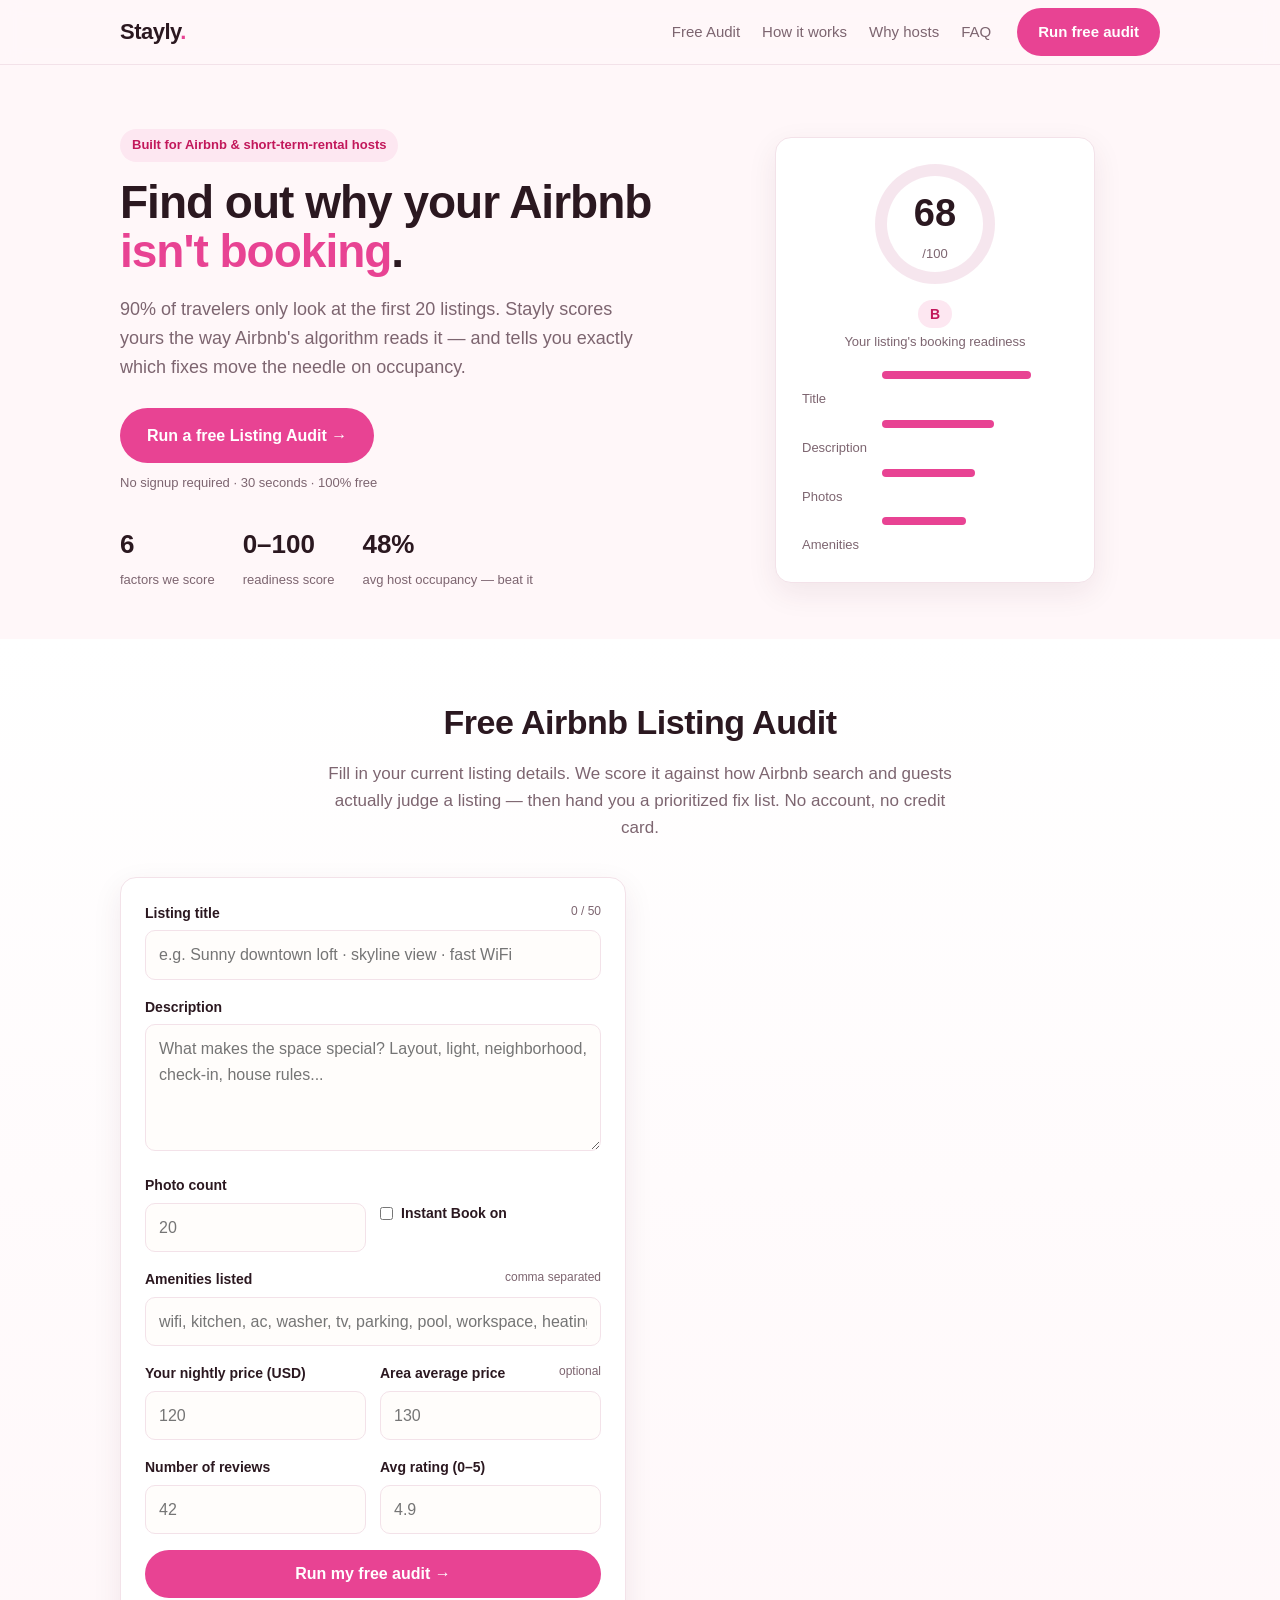
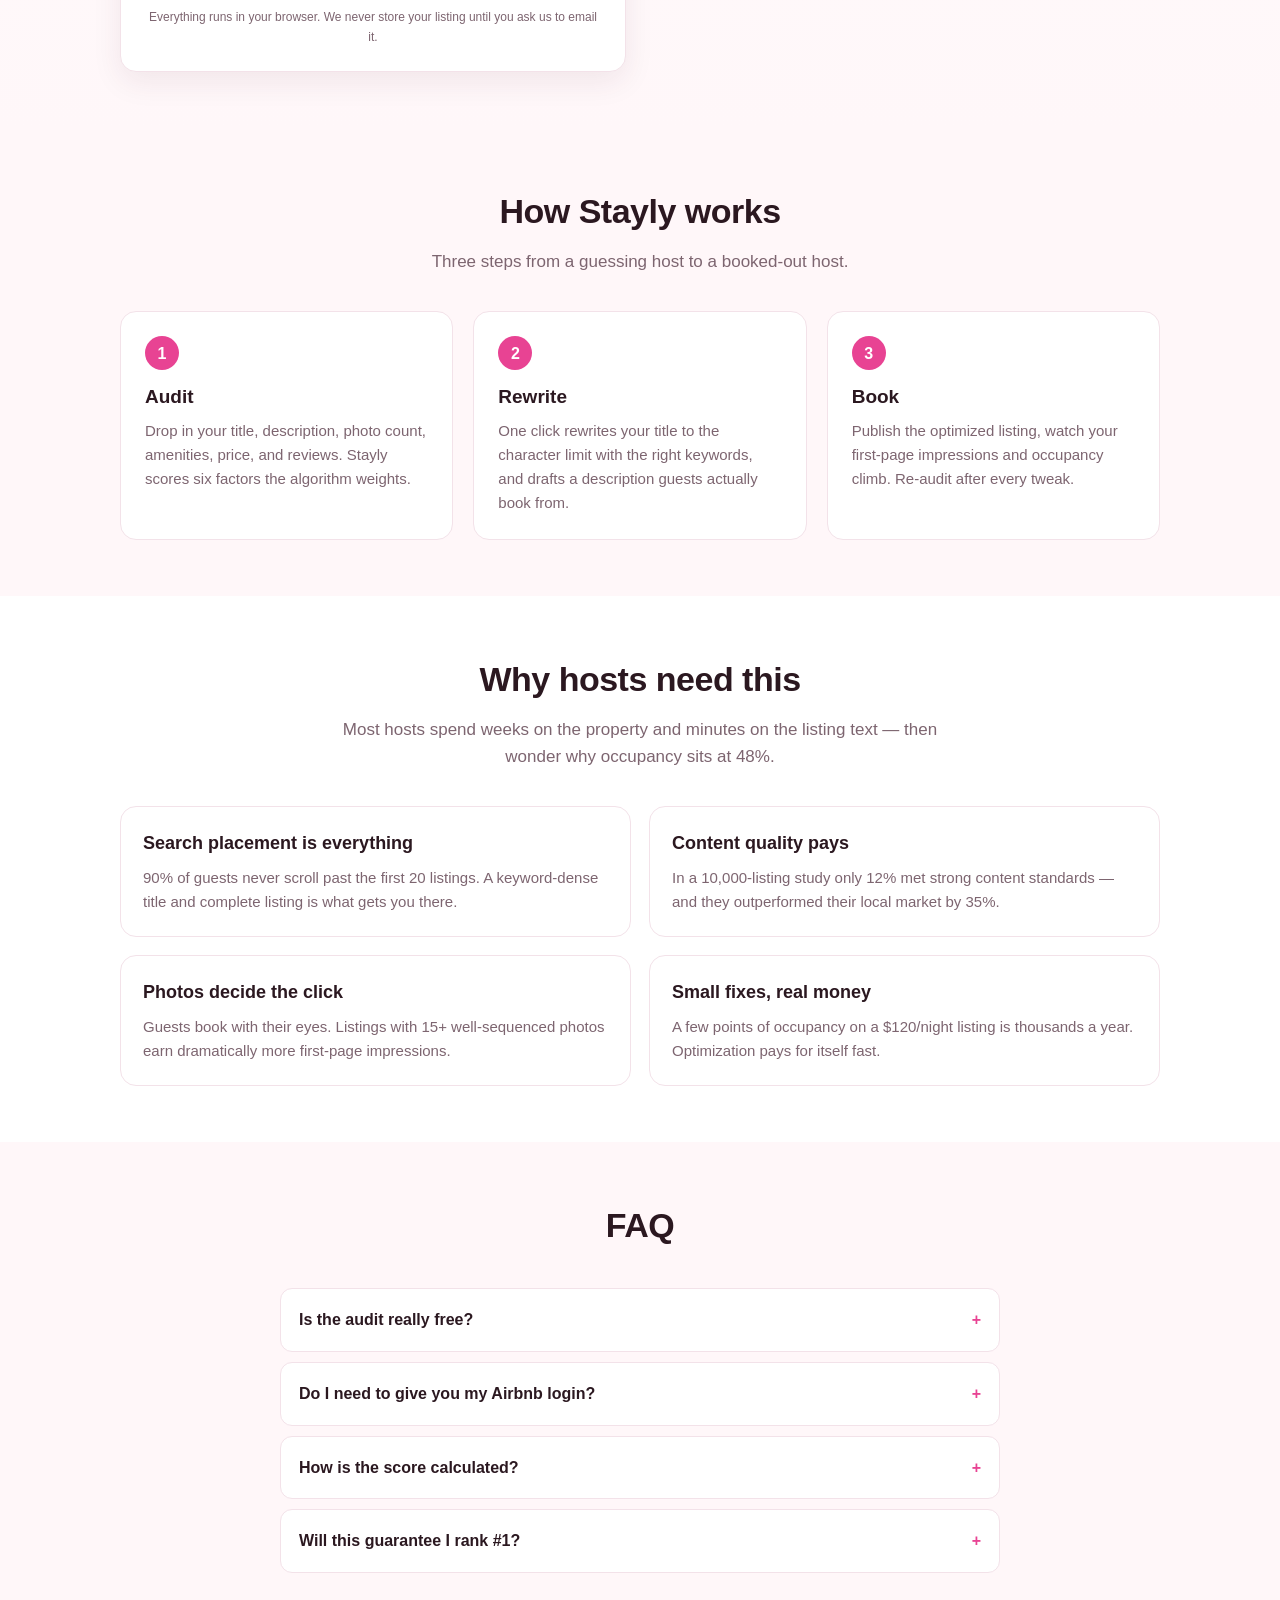
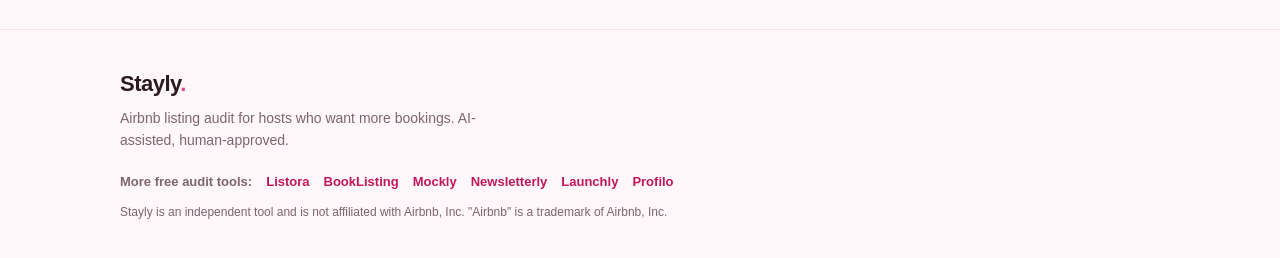
==== index.html @ 3ec882ac "Stayly v1: Airbnb listing audit static site" ====
<!DOCTYPE html>
<html lang="en">
<head>
  <meta charset="UTF-8" />
  <meta name="viewport" content="width=device-width, initial-scale=1.0" />
  <title>Stayly — Free Airbnb Listing Audit (for hosts who want more bookings)</title>
  <meta name="description" content="Stayly scores your Airbnb listing like the algorithm sees it — title, description, photos, amenities, pricing, trust — and gives you a 0–100 readiness score plus exactly what to fix to raise occupancy." />
  <link rel="canonical" href="https://Viyozc.github.io/stayly-ai/" />
  <meta property="og:type" content="website" />
  <meta property="og:title" content="Stayly — Free Airbnb Listing Audit (for hosts who want more bookings)" />
  <meta property="og:description" content="Stayly scores your Airbnb listing like the algorithm sees it and hands you a 0–100 readiness score plus exactly what to fix to raise occupancy." />
  <meta property="og:url" content="https://Viyozc.github.io/stayly-ai/" />
  <meta name="twitter:card" content="summary_large_image" />
  <meta name="twitter:title" content="Stayly — Free Airbnb Listing Audit" />
  <meta name="twitter:description" content="Score your Airbnb listing 0–100 and learn what's costing you bookings." />

  <link rel="preconnect" href="https://fonts.googleapis.com" />
  <link rel="stylesheet" href="assets/style.css" />

  <script type="application/ld+json">
  {"@context":"https://schema.org","@type":"SoftwareApplication","name":"Stayly","url":"https://Viyozc.github.io/stayly-ai/","applicationCategory":"BusinessApplication","operatingSystem":"Web","offers":{"@type":"Offer","price":"0","priceCurrency":"USD"}}
  </script>
</head>
<body>
  <!-- ===== Nav ===== -->
  <header class="nav">
    <div class="container nav-inner">
      <a class="brand" href="#top">Stayly<span class="brand-dot">.</span></a>
      <nav class="nav-links">
        <a href="#audit">Free Audit</a>
        <a href="#how">How it works</a>
        <a href="#why">Why hosts</a>
        <a href="#faq">FAQ</a>
      </nav>
      <a class="btn btn-primary nav-cta" href="#audit">Run free audit</a>
    </div>
  </header>

  <!-- ===== Hero ===== -->
  <section class="hero" id="top">
    <div class="container hero-inner">
      <div class="hero-copy">
        <span class="badge">Built for Airbnb &amp; short-term-rental hosts</span>
        <h1>Find out why your Airbnb <span class="hl">isn't booking</span>.</h1>
        <p class="lede">
          90% of travelers only look at the first 20 listings. Stayly scores yours the way
          Airbnb's algorithm reads it — and tells you exactly which fixes move the needle on occupancy.
        </p>
        <div class="hero-actions">
          <a class="btn btn-primary btn-lg" href="#audit">Run a free Listing Audit →</a>
          <span class="hero-note">No signup required · 30 seconds · 100% free</span>
        </div>
        <div class="hero-stats">
          <div><strong>6</strong><span>factors we score</span></div>
          <div><strong>0–100</strong><span>readiness score</span></div>
          <div><strong>48%</strong><span>avg host occupancy — beat it</span></div>
        </div>
      </div>
      <div class="hero-visual" aria-hidden="true">
        <div class="score-card">
          <div class="score-ring"><span class="score-num" id="heroScore">—</span><span class="score-grad">/100</span></div>
          <div class="score-meta">
            <span class="grade" id="heroGrade">Grade</span>
            <span class="score-sub">Your listing's booking readiness</span>
          </div>
          <div class="mini-bars">
            <div class="mbar"><i style="width:80%"></i><span>Title</span></div>
            <div class="mbar"><i style="width:60%"></i><span>Description</span></div>
            <div class="mbar"><i style="width:50%"></i><span>Photos</span></div>
            <div class="mbar"><i style="width:45%"></i><span>Amenities</span></div>
          </div>
        </div>
      </div>
    </div>
  </section>

  <!-- ===== Audit Tool ===== -->
  <section class="audit" id="audit">
    <div class="container">
      <div class="section-head">
        <h2>Free Airbnb Listing Audit</h2>
        <p>Fill in your current listing details. We score it against how Airbnb search and guests actually judge a listing — then hand you a prioritized fix list. No account, no credit card.</p>
      </div>

      <div class="audit-grid">
        <!-- Input -->
        <form class="audit-form" id="auditForm" novalidate>
          <label class="field">
            <span>Listing title <em id="titleCount">0 / 50</em></span>
            <input type="text" id="fTitle" maxlength="50" placeholder="e.g. Sunny downtown loft · skyline view · fast WiFi" />
          </label>

          <label class="field">
            <span>Description</span>
            <textarea id="fDesc" rows="4" placeholder="What makes the space special? Layout, light, neighborhood, check-in, house rules..."></textarea>
          </label>

          <div class="field-row">
            <label class="field">
              <span>Photo count</span>
              <input type="number" id="fPhotos" min="0" max="100" placeholder="20" />
            </label>
            <label class="field field-check">
              <input type="checkbox" id="fInstant" />
              <span>Instant Book on</span>
            </label>
          </div>

          <label class="field">
            <span>Amenities listed <em>comma separated</em></span>
            <input type="text" id="fAmenities" placeholder="wifi, kitchen, ac, washer, tv, parking, pool, workspace, heating" />
          </label>

          <div class="field-row">
            <label class="field">
              <span>Your nightly price (USD)</span>
              <input type="number" id="fPrice" min="0" placeholder="120" />
            </label>
            <label class="field">
              <span>Area average price <em>optional</em></span>
              <input type="number" id="fAvg" min="0" placeholder="130" />
            </label>
          </div>

          <div class="field-row">
            <label class="field">
              <span>Number of reviews</span>
              <input type="number" id="fReviews" min="0" placeholder="42" />
            </label>
            <label class="field">
              <span>Avg rating (0–5)</span>
              <input type="number" id="fRating" min="0" max="5" step="0.1" placeholder="4.9" />
            </label>
          </div>

          <button type="submit" class="btn btn-primary btn-lg btn-block">Run my free audit →</button>
          <p class="form-fine">Everything runs in your browser. We never store your listing until you ask us to email it.</p>
        </form>

        <!-- Result -->
        <div class="audit-result" id="auditResult" hidden>
          <div class="result-top">
            <div class="score-ring lg">
              <span class="score-num" id="resScore">0</span>
              <span class="score-grad">/100</span>
            </div>
            <div>
              <span class="grade big" id="resGrade">—</span>
              <p class="result-sub" id="resSummary">—</p>
            </div>
          </div>

          <div class="bars" id="resBars"></div>

          <div class="tips">
            <h3>What to fix first</h3>
            <ul id="resTips"></ul>
          </div>

          <form class="email-capture" id="emailForm" action="https://formspree.io/f/meeyzkdp" method="POST">
            <label for="fEmail">Get the full rewrite report + weekly hosting tips by email</label>
            <div class="email-row">
              <input type="email" id="fEmail" name="email" placeholder="you@email.com" required />
              <button type="submit" class="btn btn-primary">Email my report</button>
            </div>
            <p class="form-fine" id="emailNote">No spam. Unsubscribe anytime.</p>
          </form>
        </div>
      </div>
    </div>
  </section>

  <!-- ===== How it works ===== -->
  <section class="how" id="how">
    <div class="container">
      <div class="section-head">
        <h2>How Stayly works</h2>
        <p>Three steps from a guessing host to a booked-out host.</p>
      </div>
      <div class="steps">
        <div class="step">
          <span class="step-num">1</span>
          <h3>Audit</h3>
          <p>Drop in your title, description, photo count, amenities, price, and reviews. Stayly scores six factors the algorithm weights.</p>
        </div>
        <div class="step">
          <span class="step-num">2</span>
          <h3>Rewrite</h3>
          <p>One click rewrites your title to the character limit with the right keywords, and drafts a description guests actually book from.</p>
        </div>
        <div class="step">
          <span class="step-num">3</span>
          <h3>Book</h3>
          <p>Publish the optimized listing, watch your first-page impressions and occupancy climb. Re-audit after every tweak.</p>
        </div>
      </div>
    </div>
  </section>

  <!-- ===== Why hosts ===== -->
  <section class="why" id="why">
    <div class="container">
      <div class="section-head">
        <h2>Why hosts need this</h2>
        <p>Most hosts spend weeks on the property and minutes on the listing text — then wonder why occupancy sits at 48%.</p>
      </div>
      <div class="why-grid">
        <div class="why-card">
          <h3>Search placement is everything</h3>
          <p>90% of guests never scroll past the first 20 listings. A keyword-dense title and complete listing is what gets you there.</p>
        </div>
        <div class="why-card">
          <h3>Content quality pays</h3>
          <p>In a 10,000-listing study only 12% met strong content standards — and they outperformed their local market by 35%.</p>
        </div>
        <div class="why-card">
          <h3>Photos decide the click</h3>
          <p>Guests book with their eyes. Listings with 15+ well-sequenced photos earn dramatically more first-page impressions.</p>
        </div>
        <div class="why-card">
          <h3>Small fixes, real money</h3>
          <p>A few points of occupancy on a $120/night listing is thousands a year. Optimization pays for itself fast.</p>
        </div>
      </div>
    </div>
  </section>

  <!-- ===== FAQ ===== -->
  <section class="faq" id="faq">
    <div class="container">
      <div class="section-head">
        <h2>FAQ</h2>
      </div>
      <div class="faq-list">
        <details>
          <summary>Is the audit really free?</summary>
          <p>Yes. The on-page audit runs entirely in your browser and costs nothing. No account needed.</p>
        </details>
        <details>
          <summary>Do I need to give you my Airbnb login?</summary>
          <p>Never. You fill in your listing details manually. Stayly never touches your Airbnb account.</p>
        </details>
        <details>
          <summary>How is the score calculated?</summary>
          <p>We weight title keyword density &amp; character limit, description depth, photo count, amenity completeness, pricing vs your area, and trust signals (reviews, rating, Instant Book) — the same factors that drive search placement and conversion.</p>
        </details>
        <details>
          <summary>Will this guarantee I rank #1?</summary>
          <p>No tool can. But most listings leave easy points on the table, and Stayly shows you exactly where — so you stop guessing.</p>
        </details>
      </div>
    </div>
  </section>

  <!-- ===== Footer ===== -->
  <footer class="footer">
    <div class="container footer-inner">
      <div>
        <a class="brand" href="#top">Stayly<span class="brand-dot">.</span></a>
        <p class="footer-sub">Airbnb listing audit for hosts who want more bookings. AI-assisted, human-approved.</p>
      </div>
      <div style="display:flex;flex-wrap:wrap;gap:14px;align-items:center;font-size:13px;margin-top:10px;">
        <span style="color:var(--muted);font-weight:600;">More free audit tools:</span>
        <a href="https://Viyozc.github.io/listora/" style="color:var(--brand-dk);font-weight:600;">Listora</a><a href="https://Viyozc.github.io/booklisting-ai/" style="color:var(--brand-dk);font-weight:600;">BookListing</a><a href="https://Viyozc.github.io/mockly-ai/" style="color:var(--brand-dk);font-weight:600;">Mockly</a><a href="https://Viyozc.github.io/newsletterly-ai/" style="color:var(--brand-dk);font-weight:600;">Newsletterly</a><a href="https://Viyozc.github.io/launchly-ai/" style="color:var(--brand-dk);font-weight:600;">Launchly</a><a href="https://Viyozc.github.io/profilo-ai/" style="color:var(--brand-dk);font-weight:600;">Profilo</a>
      </div>
      <p class="footer-fine">Stayly is an independent tool and is not affiliated with Airbnb, Inc. "Airbnb" is a trademark of Airbnb, Inc.</p>
    </div>
  </footer>

  <script src="assets/audit.js"></script>
</body>
</html>
---- assets/style.css ----
:root {
  --bg: #fff7f9;
  --ink: #2b1820;
  --muted: #7d6570;
  --line: #f3e2e9;
  --brand: #e84393;
  --brand-dk: #c2185b;
  --brand-soft: #fde7f1;
  --good: #2f9e6b;
  --warn: #e0a106;
  --bad: #d9534f;
  --card: #ffffff;
  --shadow: 0 10px 30px rgba(80, 20, 50, 0.08);
  --radius: 16px;
  --maxw: 1080px;
}

* { box-sizing: border-box; margin: 0; padding: 0; }
html { scroll-behavior: smooth; }
body {
  font-family: -apple-system, BlinkMacSystemFont, "Segoe UI", Roboto, "Helvetica Neue", Arial, sans-serif;
  background: var(--bg);
  color: var(--ink);
  line-height: 1.6;
  -webkit-font-smoothing: antialiased;
}
.container { width: 100%; max-width: var(--maxw); margin: 0 auto; padding: 0 20px; }
a { color: inherit; text-decoration: none; }
em { font-style: normal; }

/* Buttons */
.btn {
  display: inline-block;
  font-weight: 600;
  border-radius: 999px;
  padding: 11px 20px;
  cursor: pointer;
  border: 1px solid transparent;
  font-size: 15px;
  transition: transform .08s ease, background .2s ease, box-shadow .2s ease;
}
.btn:active { transform: translateY(1px); }
.btn-primary { background: var(--brand); color: #fff; }
.btn-primary:hover { background: var(--brand-dk); box-shadow: 0 6px 18px rgba(232,67,147,.35); }
.btn-lg { padding: 14px 26px; font-size: 16px; }
.btn-block { width: 100%; text-align: center; }

/* Nav */
.nav {
  position: sticky; top: 0; z-index: 50;
  background: rgba(255,247,249,.85);
  backdrop-filter: blur(10px);
  border-bottom: 1px solid var(--line);
}
.nav-inner { display: flex; align-items: center; gap: 18px; height: 64px; }
.brand { font-weight: 800; font-size: 22px; letter-spacing: -.5px; }
.brand-dot { color: var(--brand); }
.nav-links { display: flex; gap: 22px; margin-left: auto; font-size: 15px; color: var(--muted); }
.nav-links a:hover { color: var(--ink); }
.nav-cta { margin-left: 8px; }

/* Hero */
.hero { padding: 64px 0 48px; }
.hero-inner { display: grid; grid-template-columns: 1.1fr .9fr; gap: 40px; align-items: center; }
.badge {
  display: inline-block; background: var(--brand-soft); color: var(--brand-dk);
  font-size: 13px; font-weight: 600; padding: 6px 12px; border-radius: 999px; margin-bottom: 16px;
}
.hero h1 { font-size: 46px; line-height: 1.08; letter-spacing: -1px; font-weight: 800; }
.hl { color: var(--brand); }
.lede { color: var(--muted); font-size: 18px; margin: 18px 0 26px; max-width: 520px; }
.hero-actions { display: flex; flex-direction: column; gap: 10px; align-items: flex-start; }
.hero-note { font-size: 13px; color: var(--muted); }
.hero-stats { display: flex; gap: 28px; margin-top: 30px; }
.hero-stats strong { display: block; font-size: 26px; color: var(--ink); }
.hero-stats span { font-size: 13px; color: var(--muted); }

/* Hero visual / score card */
.hero-visual { display: flex; justify-content: center; }
.score-card {
  background: var(--card); border: 1px solid var(--line); border-radius: var(--radius);
  box-shadow: var(--shadow); padding: 26px; width: 320px;
}
.score-ring {
  width: 120px; height: 120px; border-radius: 50%;
  background: conic-gradient(var(--brand) 0deg, #f6e6ee 0deg);
  display: flex; align-items: center; justify-content: center; flex-direction: column;
  margin: 0 auto 16px; position: relative;
}
.score-ring::after {
  content: ""; position: absolute; inset: 12px; background: var(--card); border-radius: 50%;
}
.score-ring.lg { width: 150px; height: 150px; }
.score-num { position: relative; z-index: 1; font-size: 38px; font-weight: 800; }
.score-ring.lg .score-num { font-size: 46px; }
.score-grad { position: relative; z-index: 1; font-size: 13px; color: var(--muted); }
.score-meta { text-align: center; margin-bottom: 18px; }
.grade {
  display: inline-block; background: var(--brand-soft); color: var(--brand-dk);
  font-weight: 700; padding: 3px 12px; border-radius: 999px; font-size: 14px;
}
.grade.big { font-size: 18px; padding: 5px 16px; }
.score-sub { display: block; font-size: 13px; color: var(--muted); margin-top: 4px; }
.mini-bars { display: flex; flex-direction: column; gap: 10px; }
.mbar { display: grid; grid-template-columns: 70px 1fr; align-items: center; gap: 10px; font-size: 13px; color: var(--muted); }
.mbar i { display: block; height: 8px; background: var(--brand); border-radius: 999px; grid-column: 2; }
.mbar span { grid-column: 1; }

/* Section heads */
.section-head { text-align: center; max-width: 640px; margin: 0 auto 36px; }
.section-head h2 { font-size: 34px; letter-spacing: -.5px; font-weight: 800; }
.section-head p { color: var(--muted); margin-top: 10px; font-size: 17px; }

/* Audit */
.audit { padding: 56px 0; background: linear-gradient(180deg, #fff 0%, var(--bg) 100%); }
.audit-grid { display: grid; grid-template-columns: 1fr 1fr; gap: 28px; align-items: start; }
.audit-form, .audit-result {
  background: var(--card); border: 1px solid var(--line); border-radius: var(--radius);
  box-shadow: var(--shadow); padding: 24px;
}
.field { display: block; margin-bottom: 16px; }
.field-row { display: grid; grid-template-columns: 1fr 1fr; gap: 14px; }
.field > span { display: flex; justify-content: space-between; font-size: 14px; font-weight: 600; margin-bottom: 6px; }
.field em { color: var(--muted); font-weight: 500; font-size: 12px; }
.field input, .field textarea {
  width: 100%; border: 1px solid var(--line); border-radius: 10px; padding: 11px 13px;
  font: inherit; color: var(--ink); background: #fffdfb; resize: vertical;
}
.field input[type="number"] { width: 100%; }
.field input:focus, .field textarea:focus { outline: none; border-color: var(--brand); box-shadow: 0 0 0 3px var(--brand-soft); }
.field-check { display: flex; align-items: center; gap: 8px; margin-bottom: 16px; }
.field-check input { width: auto; }
.field-check span { font-size: 14px; font-weight: 600; margin: 0; }
.form-fine { font-size: 12px; color: var(--muted); text-align: center; margin-top: 10px; }

/* Result */
.result-top { display: flex; gap: 20px; align-items: center; margin-bottom: 22px; }
.result-sub { font-size: 14px; color: var(--muted); margin-top: 6px; max-width: 240px; }
.bars { display: flex; flex-direction: column; gap: 12px; margin-bottom: 22px; }
.bar-row { display: grid; grid-template-columns: 110px 1fr 38px; align-items: center; gap: 10px; font-size: 13px; }
.bar-track { height: 9px; background: #f6e6ee; border-radius: 999px; overflow: hidden; }
.bar-fill { height: 100%; border-radius: 999px; background: var(--brand); transition: width .5s ease; }
.bar-val { text-align: right; color: var(--muted); font-weight: 600; }
.tips h3 { font-size: 16px; margin-bottom: 10px; }
.tips ul { list-style: none; display: flex; flex-direction: column; gap: 8px; }
.tips li { background: var(--brand-soft); border-radius: 10px; padding: 10px 12px; font-size: 14px; position: relative; padding-left: 34px; }
.tips li::before { content: "→"; position: absolute; left: 12px; color: var(--brand-dk); font-weight: 800; }
.tips li.ok { background: #e9f7f0; }
.tips li.ok::before { content: "✓"; color: var(--good); }

.email-capture { border-top: 1px solid var(--line); padding-top: 18px; margin-top: 4px; }
.email-capture label { display: block; font-size: 14px; font-weight: 600; margin-bottom: 8px; }
.email-row { display: flex; gap: 8px; }
.email-row input { flex: 1; border: 1px solid var(--line); border-radius: 10px; padding: 11px 13px; font: inherit; }
.email-row input:focus { outline: none; border-color: var(--brand); box-shadow: 0 0 0 3px var(--brand-soft); }

/* How */
.how { padding: 56px 0; }
.steps { display: grid; grid-template-columns: repeat(3, 1fr); gap: 20px; }
.step { background: var(--card); border: 1px solid var(--line); border-radius: var(--radius); padding: 24px; }
.step-num { display: inline-flex; width: 34px; height: 34px; align-items: center; justify-content: center; background: var(--brand); color: #fff; border-radius: 50%; font-weight: 800; margin-bottom: 12px; }
.step h3 { font-size: 19px; margin-bottom: 6px; }
.step p { color: var(--muted); font-size: 15px; }

/* Why */
.why { padding: 56px 0; background: #fff; }
.why-grid { display: grid; grid-template-columns: 1fr 1fr; gap: 18px; }
.why-card { border: 1px solid var(--line); border-radius: var(--radius); padding: 22px; }
.why-card h3 { font-size: 18px; margin-bottom: 8px; }
.why-card p { color: var(--muted); font-size: 15px; }

/* FAQ */
.faq { padding: 56px 0; }
.faq-list { max-width: 720px; margin: 0 auto; display: flex; flex-direction: column; gap: 10px; }
.faq details { background: var(--card); border: 1px solid var(--line); border-radius: 12px; padding: 4px 18px; }
.faq summary { cursor: pointer; font-weight: 600; padding: 14px 0; list-style: none; }
.faq summary::-webkit-details-marker { display: none; }
.faq summary::after { content: "+"; float: right; color: var(--brand); font-weight: 800; }
.faq details[open] summary::after { content: "−"; }
.faq details p { color: var(--muted); padding: 0 0 14px; font-size: 15px; }

/* Footer */
.footer { border-top: 1px solid var(--line); padding: 36px 0; background: var(--bg); }
.footer-inner { display: flex; flex-direction: column; gap: 10px; }
.footer-sub { color: var(--muted); font-size: 14px; margin-top: 6px; max-width: 360px; }
.footer-fine { font-size: 12px; color: var(--muted); }

/* Responsive */
@media (max-width: 860px) {
  .hero-inner, .audit-grid, .why-grid { grid-template-columns: 1fr; }
  .hero-visual { order: -1; }
  .steps { grid-template-columns: 1fr; }
  .nav-links { display: none; }
  .hero h1 { font-size: 36px; }
}
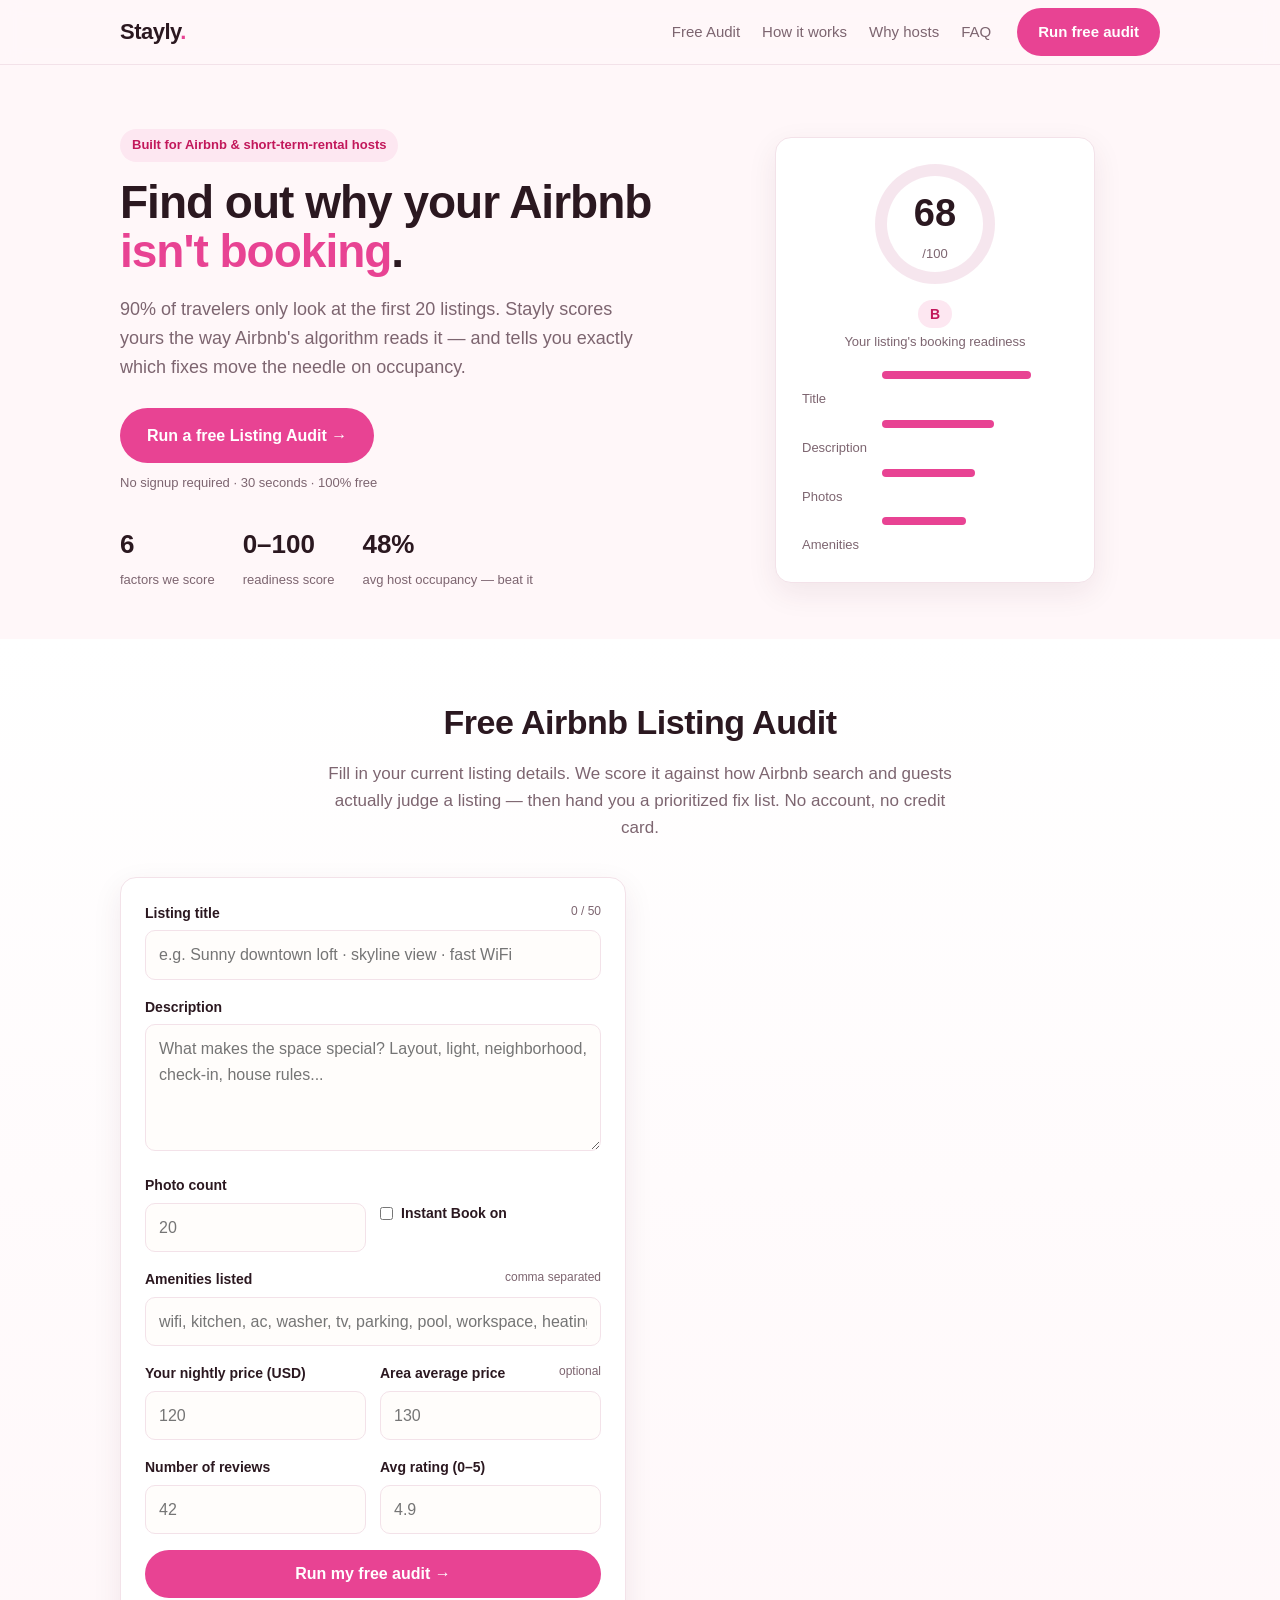
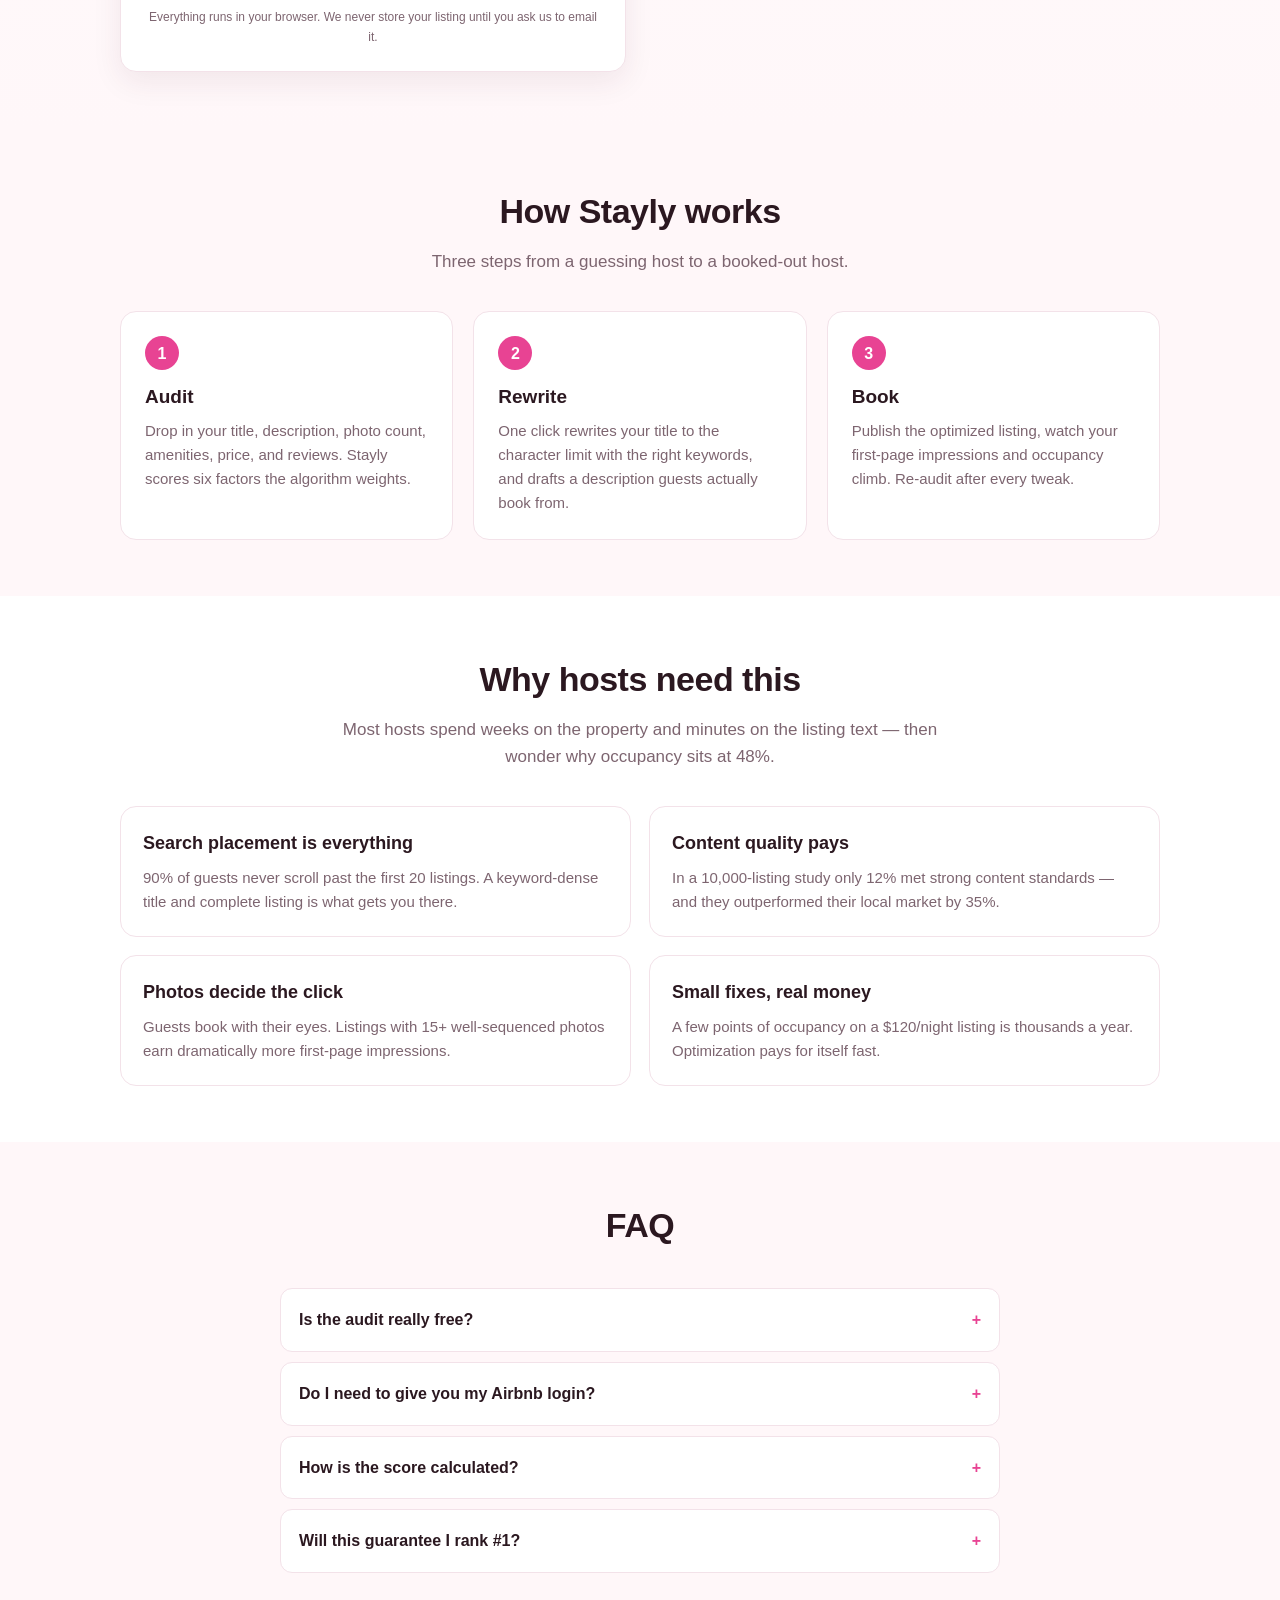
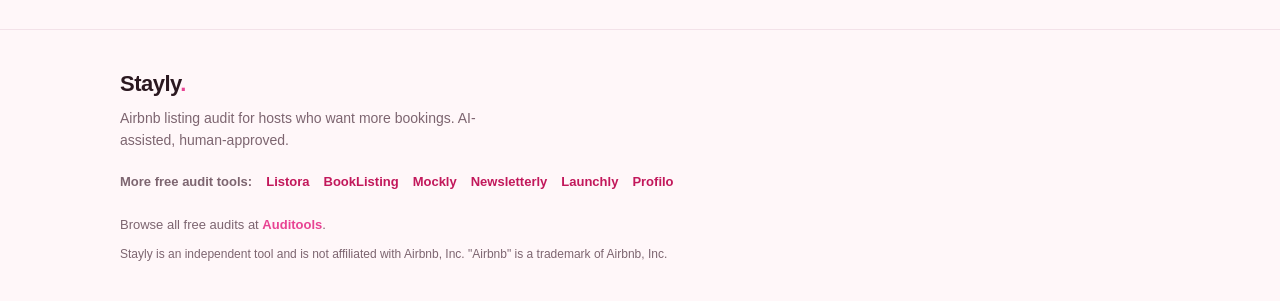
==== commit f38cc475: "Link to Auditools hub from footer" ====
--- a/index.html
+++ b/index.html
@@ -10,6 +10,12 @@
   <meta property="og:title" content="Stayly — Free Airbnb Listing Audit (for hosts who want more bookings)" />
   <meta property="og:description" content="Stayly scores your Airbnb listing like the algorithm sees it and hands you a 0–100 readiness score plus exactly what to fix to raise occupancy." />
   <meta property="og:url" content="https://Viyozc.github.io/stayly-ai/" />
+  <meta property="og:image" content="https://Viyozc.github.io/stayly-ai/assets/og-image.png" />
+  <meta property="og:image:width" content="1200" />
+  <meta property="og:image:height" content="630" />
+  <meta property="og:image:alt" content="Stayly — Free Airbnb Listing Audit" />
+  <meta name="twitter:image" content="https://Viyozc.github.io/stayly-ai/assets/og-image.png" />
+  <meta name="twitter:image:alt" content="Stayly — Free Airbnb Listing Audit" />
   <meta name="twitter:card" content="summary_large_image" />
   <meta name="twitter:title" content="Stayly — Free Airbnb Listing Audit" />
   <meta name="twitter:description" content="Score your Airbnb listing 0–100 and learn what's costing you bookings." />
@@ -18,7 +24,11 @@
   <link rel="stylesheet" href="assets/style.css" />
 
   <script type="application/ld+json">
-  {"@context":"https://schema.org","@type":"SoftwareApplication","name":"Stayly","url":"https://Viyozc.github.io/stayly-ai/","applicationCategory":"BusinessApplication","operatingSystem":"Web","offers":{"@type":"Offer","price":"0","priceCurrency":"USD"}}
+  {"@context":"https://schema.org","@type":"SoftwareApplication","name":"Stayly","url":"https://Viyozc.github.io/stayly-ai/","applicationCategory":"BusinessApplication","operatingSystem":"Web","offers":{"@type":"Offer","price":"0","priceCurrency":"USD"},"screenshot":"https://Viyozc.github.io/stayly-ai/assets/og-image.png"}
+  </script>
+
+  <script type="application/ld+json">
+  {"@context": "https://schema.org", "@type": "FAQPage", "mainEntity": [{"@type": "Question", "name": "Is the audit really free?", "acceptedAnswer": {"@type": "Answer", "text": "Yes. The on-page audit runs entirely in your browser and costs nothing. No account needed."}}, {"@type": "Question", "name": "Do I need to give you my Airbnb login?", "acceptedAnswer": {"@type": "Answer", "text": "Never. You fill in your listing details manually. Stayly never touches your Airbnb account."}}, {"@type": "Question", "name": "How is the score calculated?", "acceptedAnswer": {"@type": "Answer", "text": "We weight title keyword density & character limit, description depth, photo count, amenity completeness, pricing vs your area, and trust signals (reviews, rating, Instant Book) — the same factors that drive search placement and conversion."}}, {"@type": "Question", "name": "Will this guarantee I rank #1?", "acceptedAnswer": {"@type": "Answer", "text": "No tool can. But most listings leave easy points on the table, and Stayly shows you exactly where — so you stop guessing."}}]}
   </script>
 </head>
 <body>
@@ -263,6 +273,8 @@
         <span style="color:var(--muted);font-weight:600;">More free audit tools:</span>
         <a href="https://Viyozc.github.io/listora/" style="color:var(--brand-dk);font-weight:600;">Listora</a><a href="https://Viyozc.github.io/booklisting-ai/" style="color:var(--brand-dk);font-weight:600;">BookListing</a><a href="https://Viyozc.github.io/mockly-ai/" style="color:var(--brand-dk);font-weight:600;">Mockly</a><a href="https://Viyozc.github.io/newsletterly-ai/" style="color:var(--brand-dk);font-weight:600;">Newsletterly</a><a href="https://Viyozc.github.io/launchly-ai/" style="color:var(--brand-dk);font-weight:600;">Launchly</a><a href="https://Viyozc.github.io/profilo-ai/" style="color:var(--brand-dk);font-weight:600;">Profilo</a>
       </div>
+            <p style="color:var(--muted);font-size:13px;margin-top:12px;">Browse all free audits at <a href="https://Viyozc.github.io/auditools/" style="color:var(--brand);font-weight:600;">Auditools</a>.</p>
+
       <p class="footer-fine">Stayly is an independent tool and is not affiliated with Airbnb, Inc. "Airbnb" is a trademark of Airbnb, Inc.</p>
     </div>
   </footer>
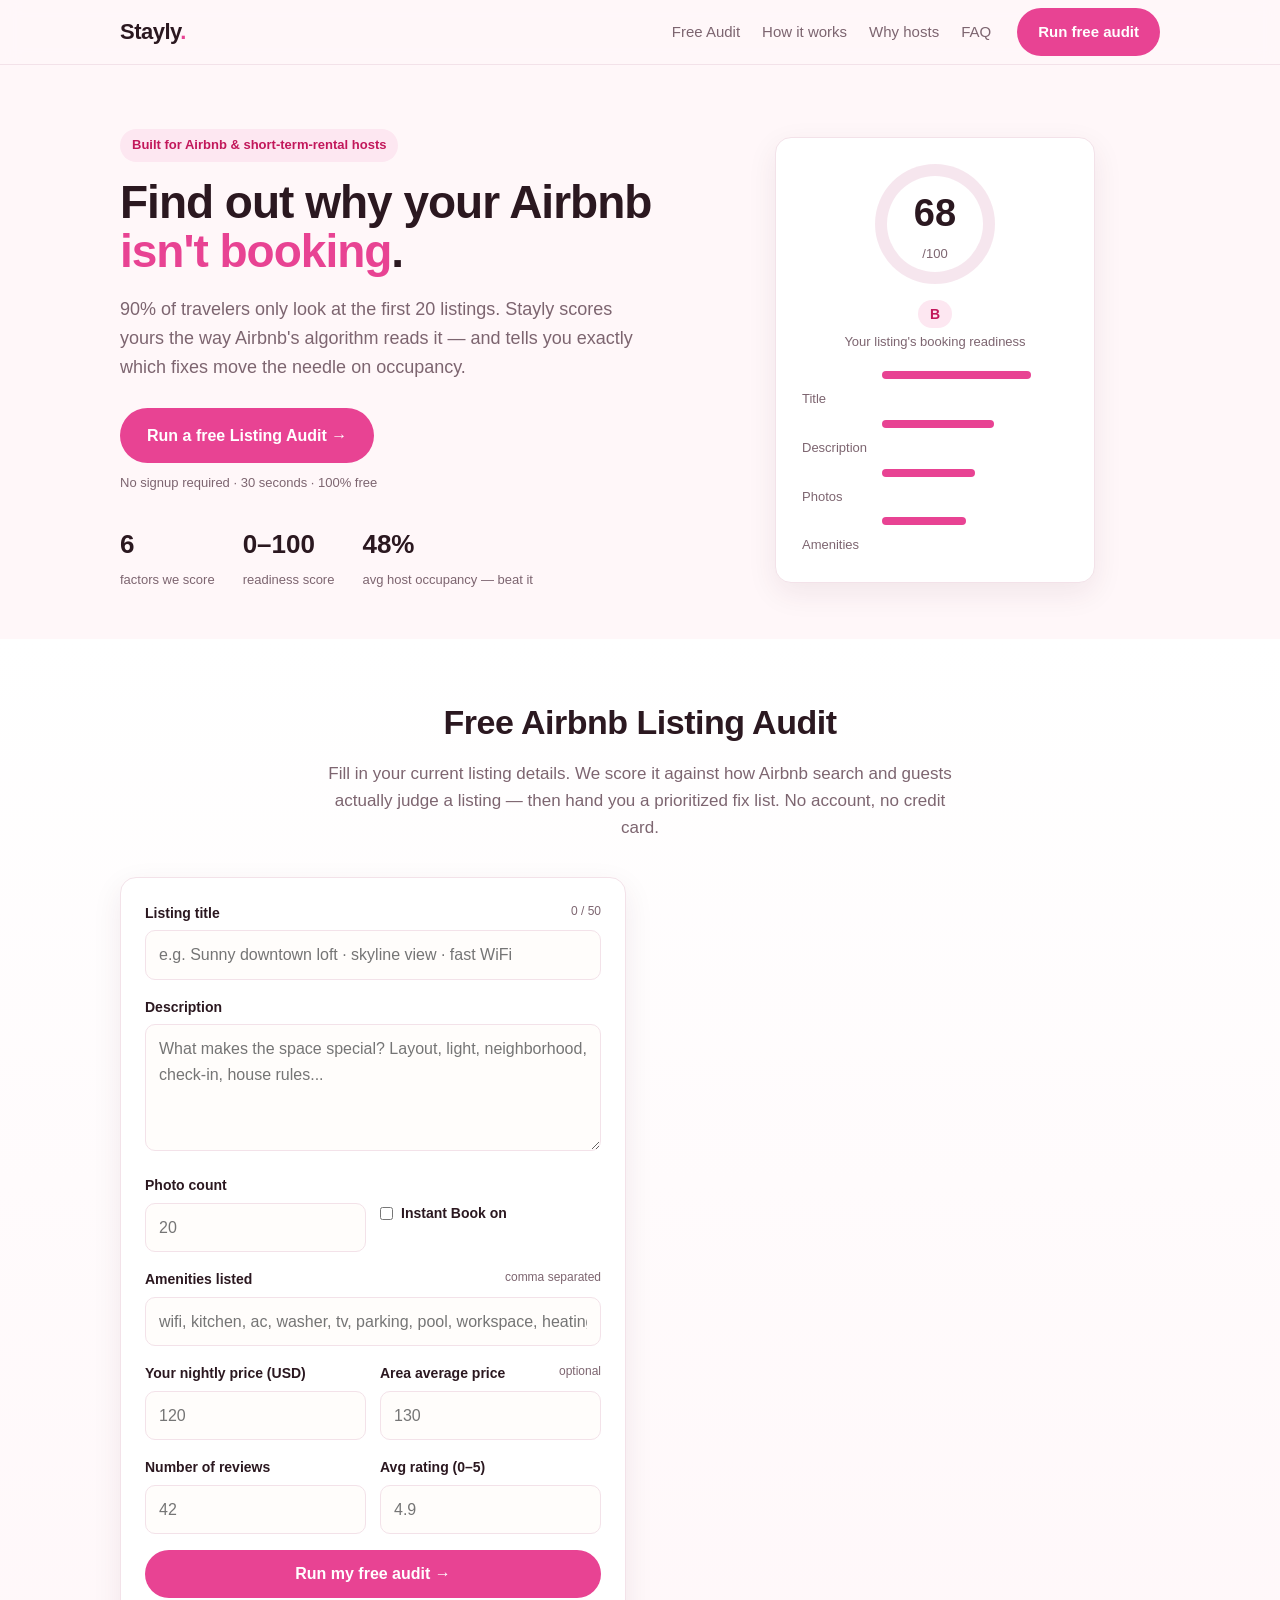
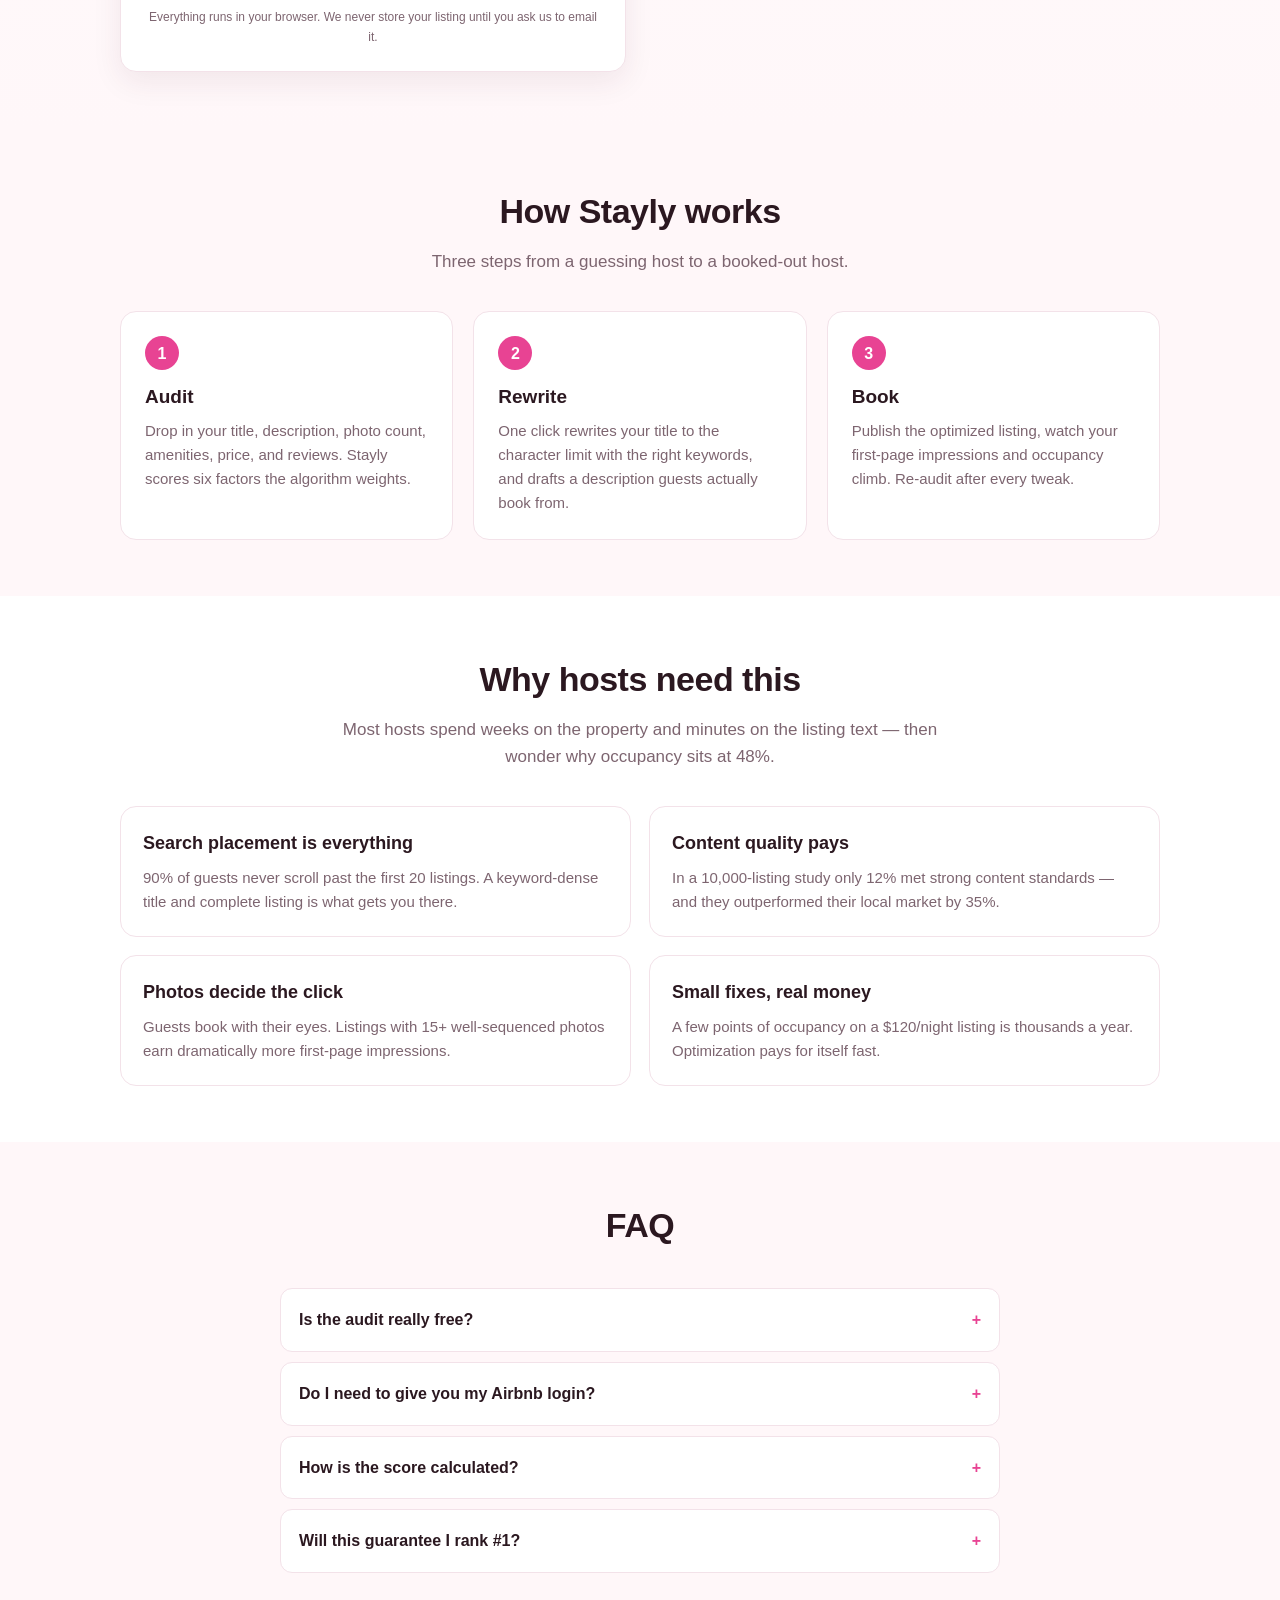
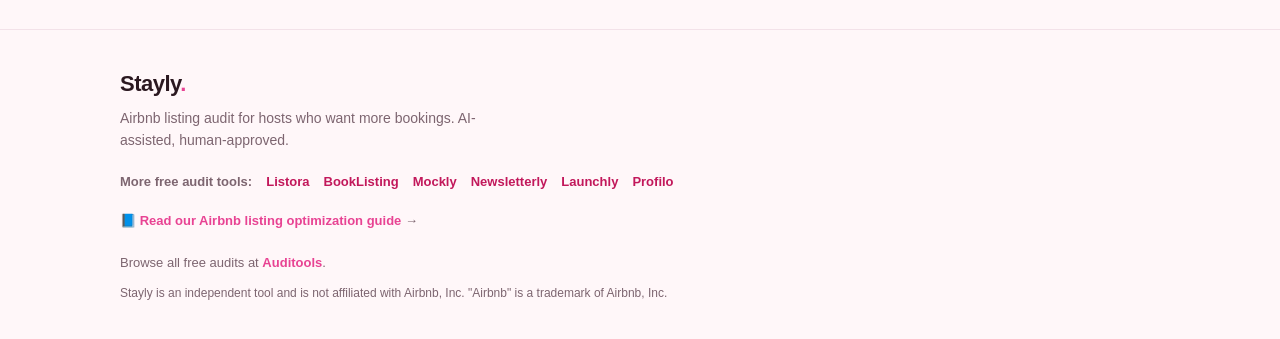
==== commit 076077f3: "SEO content round 1: add per-site blog article + footer link + sitemap" ====
--- a/index.html
+++ b/index.html
@@ -273,7 +273,8 @@
         <span style="color:var(--muted);font-weight:600;">More free audit tools:</span>
         <a href="https://Viyozc.github.io/listora/" style="color:var(--brand-dk);font-weight:600;">Listora</a><a href="https://Viyozc.github.io/booklisting-ai/" style="color:var(--brand-dk);font-weight:600;">BookListing</a><a href="https://Viyozc.github.io/mockly-ai/" style="color:var(--brand-dk);font-weight:600;">Mockly</a><a href="https://Viyozc.github.io/newsletterly-ai/" style="color:var(--brand-dk);font-weight:600;">Newsletterly</a><a href="https://Viyozc.github.io/launchly-ai/" style="color:var(--brand-dk);font-weight:600;">Launchly</a><a href="https://Viyozc.github.io/profilo-ai/" style="color:var(--brand-dk);font-weight:600;">Profilo</a>
       </div>
-            <p style="color:var(--muted);font-size:13px;margin-top:12px;">Browse all free audits at <a href="https://Viyozc.github.io/auditools/" style="color:var(--brand);font-weight:600;">Auditools</a>.</p>
+            <p style="color:var(--muted);font-size:13px;margin-top:8px;">📘 <a href="./blog/" style="color:var(--brand);font-weight:600;">Read our Airbnb listing optimization guide</a> →</p>
+      <p style="color:var(--muted);font-size:13px;margin-top:12px;">Browse all free audits at <a href="https://Viyozc.github.io/auditools/" style="color:var(--brand);font-weight:600;">Auditools</a>.</p>
 
       <p class="footer-fine">Stayly is an independent tool and is not affiliated with Airbnb, Inc. "Airbnb" is a trademark of Airbnb, Inc.</p>
     </div>
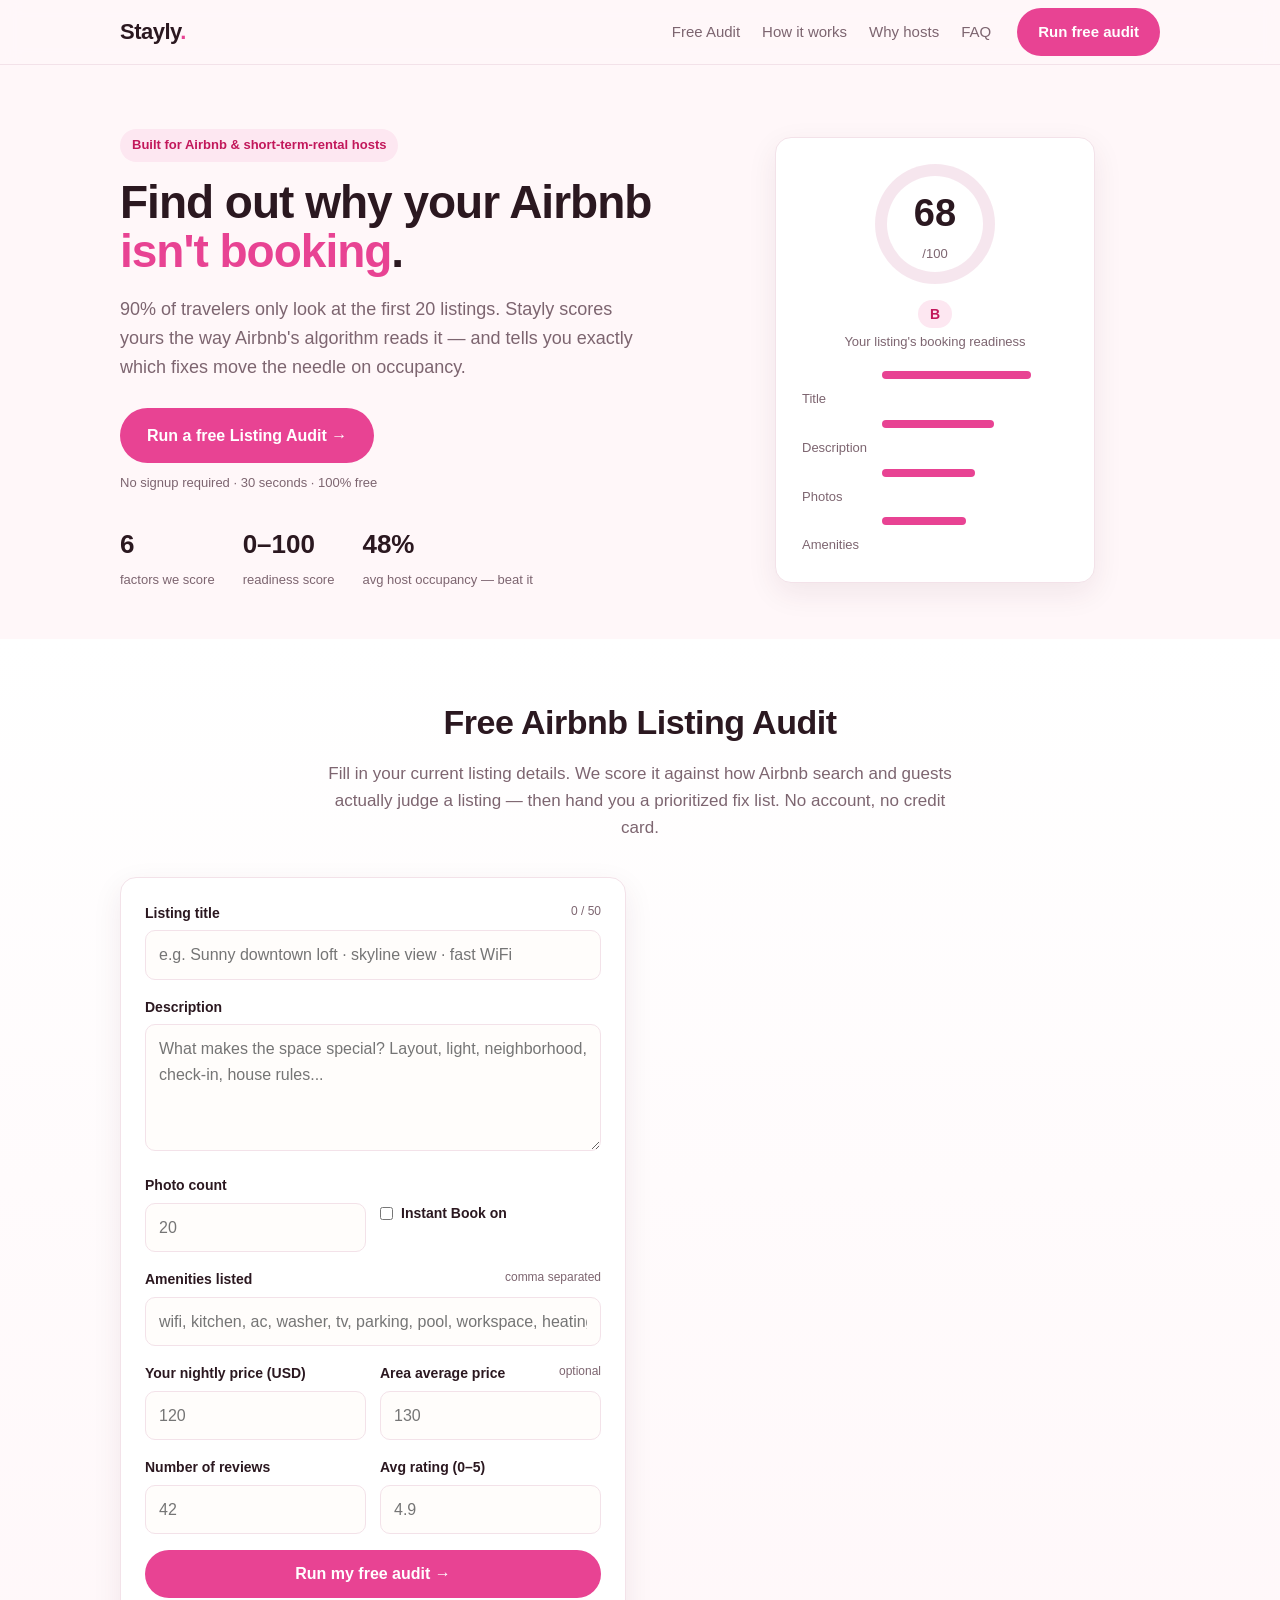
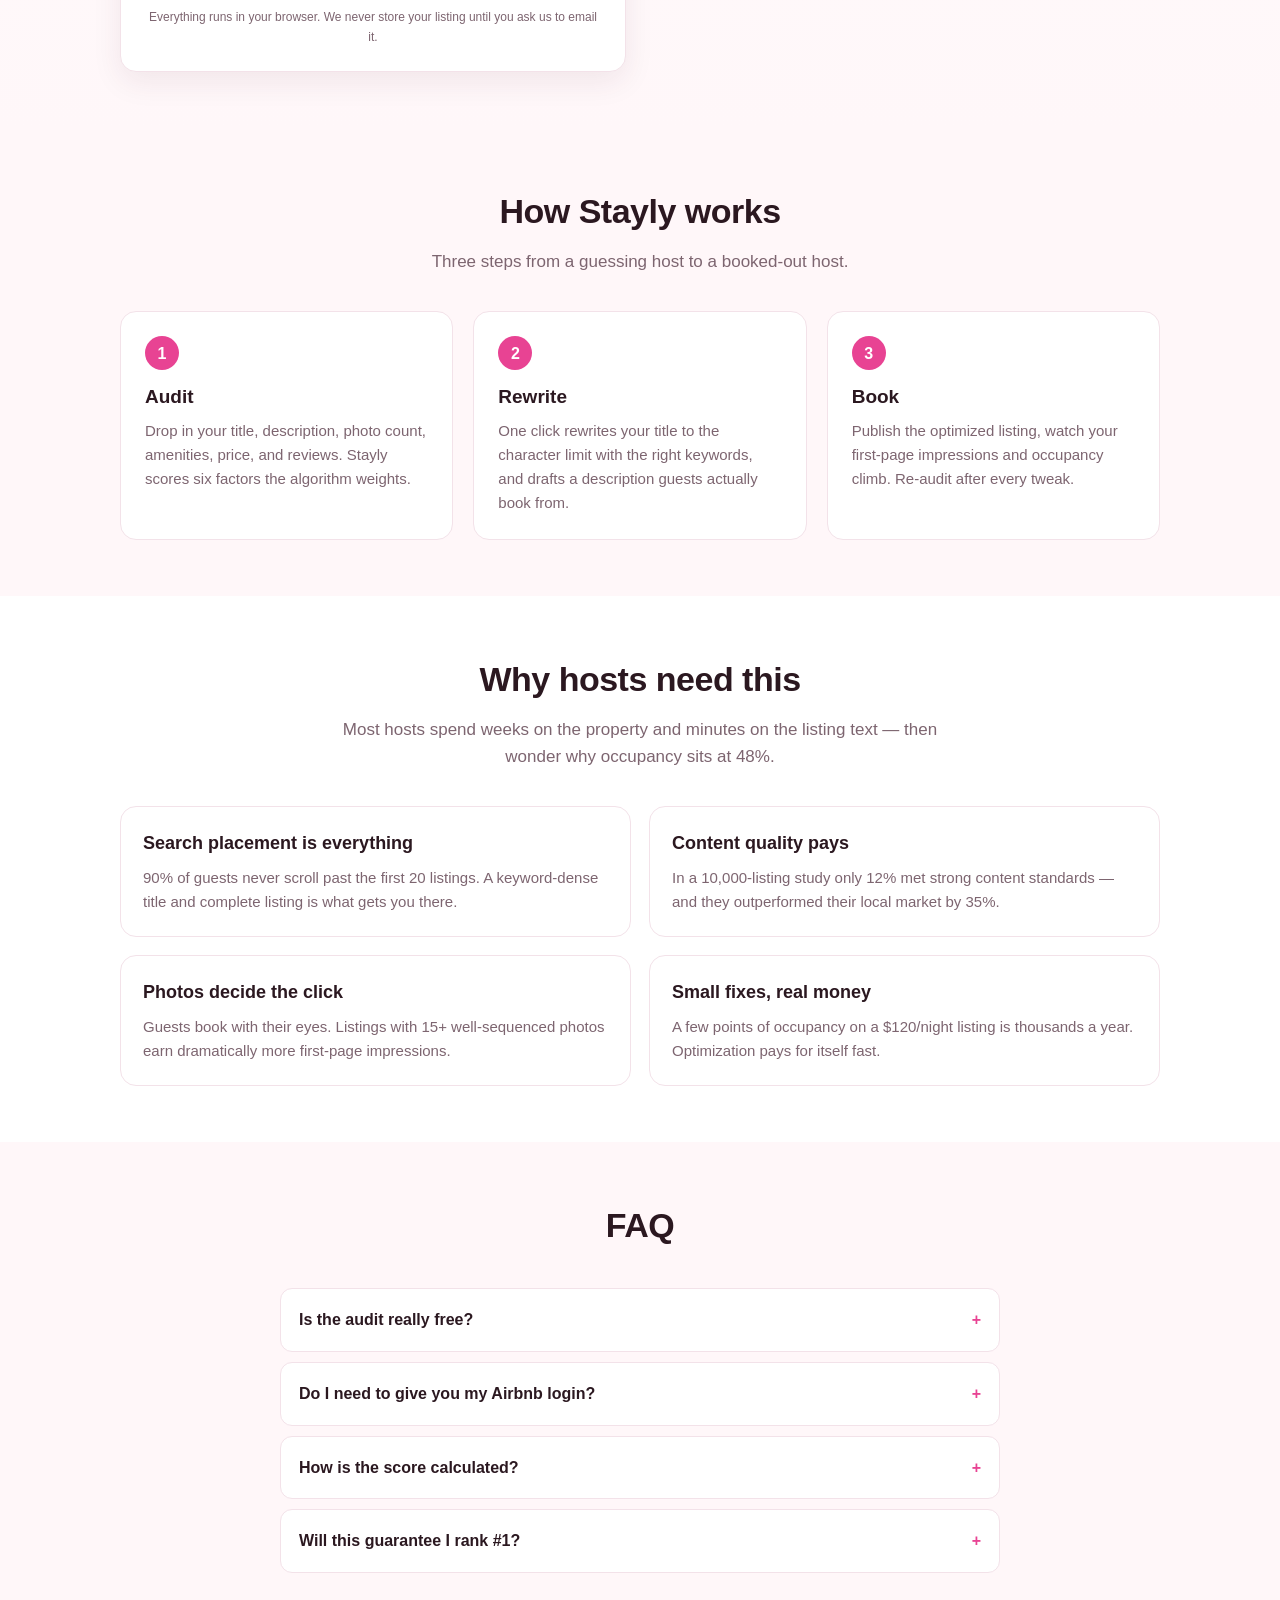
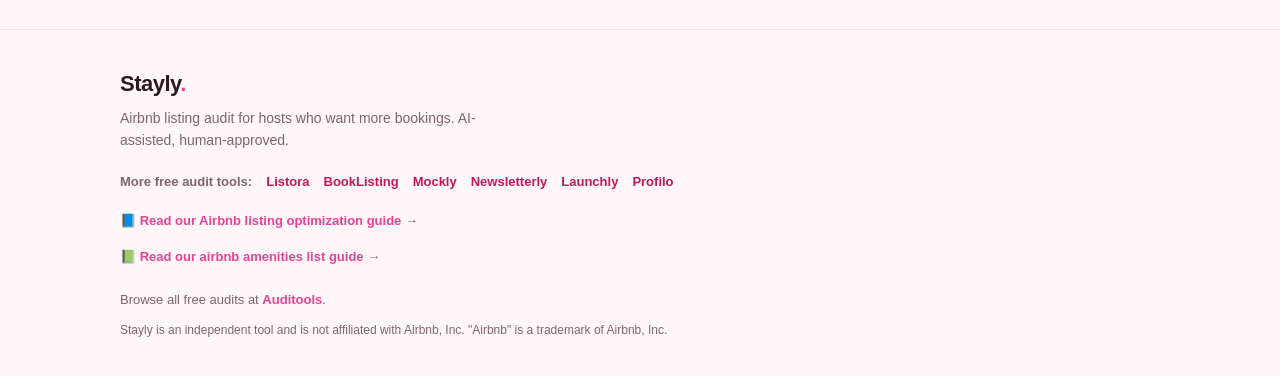
==== commit fd1c67ea: "SEO content round 2: 7 more vertical-keyword articles + footer/cross-links + sitemap" ====
--- a/index.html
+++ b/index.html
@@ -274,6 +274,7 @@
         <a href="https://Viyozc.github.io/listora/" style="color:var(--brand-dk);font-weight:600;">Listora</a><a href="https://Viyozc.github.io/booklisting-ai/" style="color:var(--brand-dk);font-weight:600;">BookListing</a><a href="https://Viyozc.github.io/mockly-ai/" style="color:var(--brand-dk);font-weight:600;">Mockly</a><a href="https://Viyozc.github.io/newsletterly-ai/" style="color:var(--brand-dk);font-weight:600;">Newsletterly</a><a href="https://Viyozc.github.io/launchly-ai/" style="color:var(--brand-dk);font-weight:600;">Launchly</a><a href="https://Viyozc.github.io/profilo-ai/" style="color:var(--brand-dk);font-weight:600;">Profilo</a>
       </div>
             <p style="color:var(--muted);font-size:13px;margin-top:8px;">📘 <a href="./blog/" style="color:var(--brand);font-weight:600;">Read our Airbnb listing optimization guide</a> →</p>
+      <p style="color:var(--muted);font-size:13px;margin-top:6px;">📗 <a href="./blog/airbnb-amenities-list/" style="color:var(--brand);font-weight:600;">Read our airbnb amenities list guide</a> →</p>
       <p style="color:var(--muted);font-size:13px;margin-top:12px;">Browse all free audits at <a href="https://Viyozc.github.io/auditools/" style="color:var(--brand);font-weight:600;">Auditools</a>.</p>
 
       <p class="footer-fine">Stayly is an independent tool and is not affiliated with Airbnb, Inc. "Airbnb" is a trademark of Airbnb, Inc.</p>
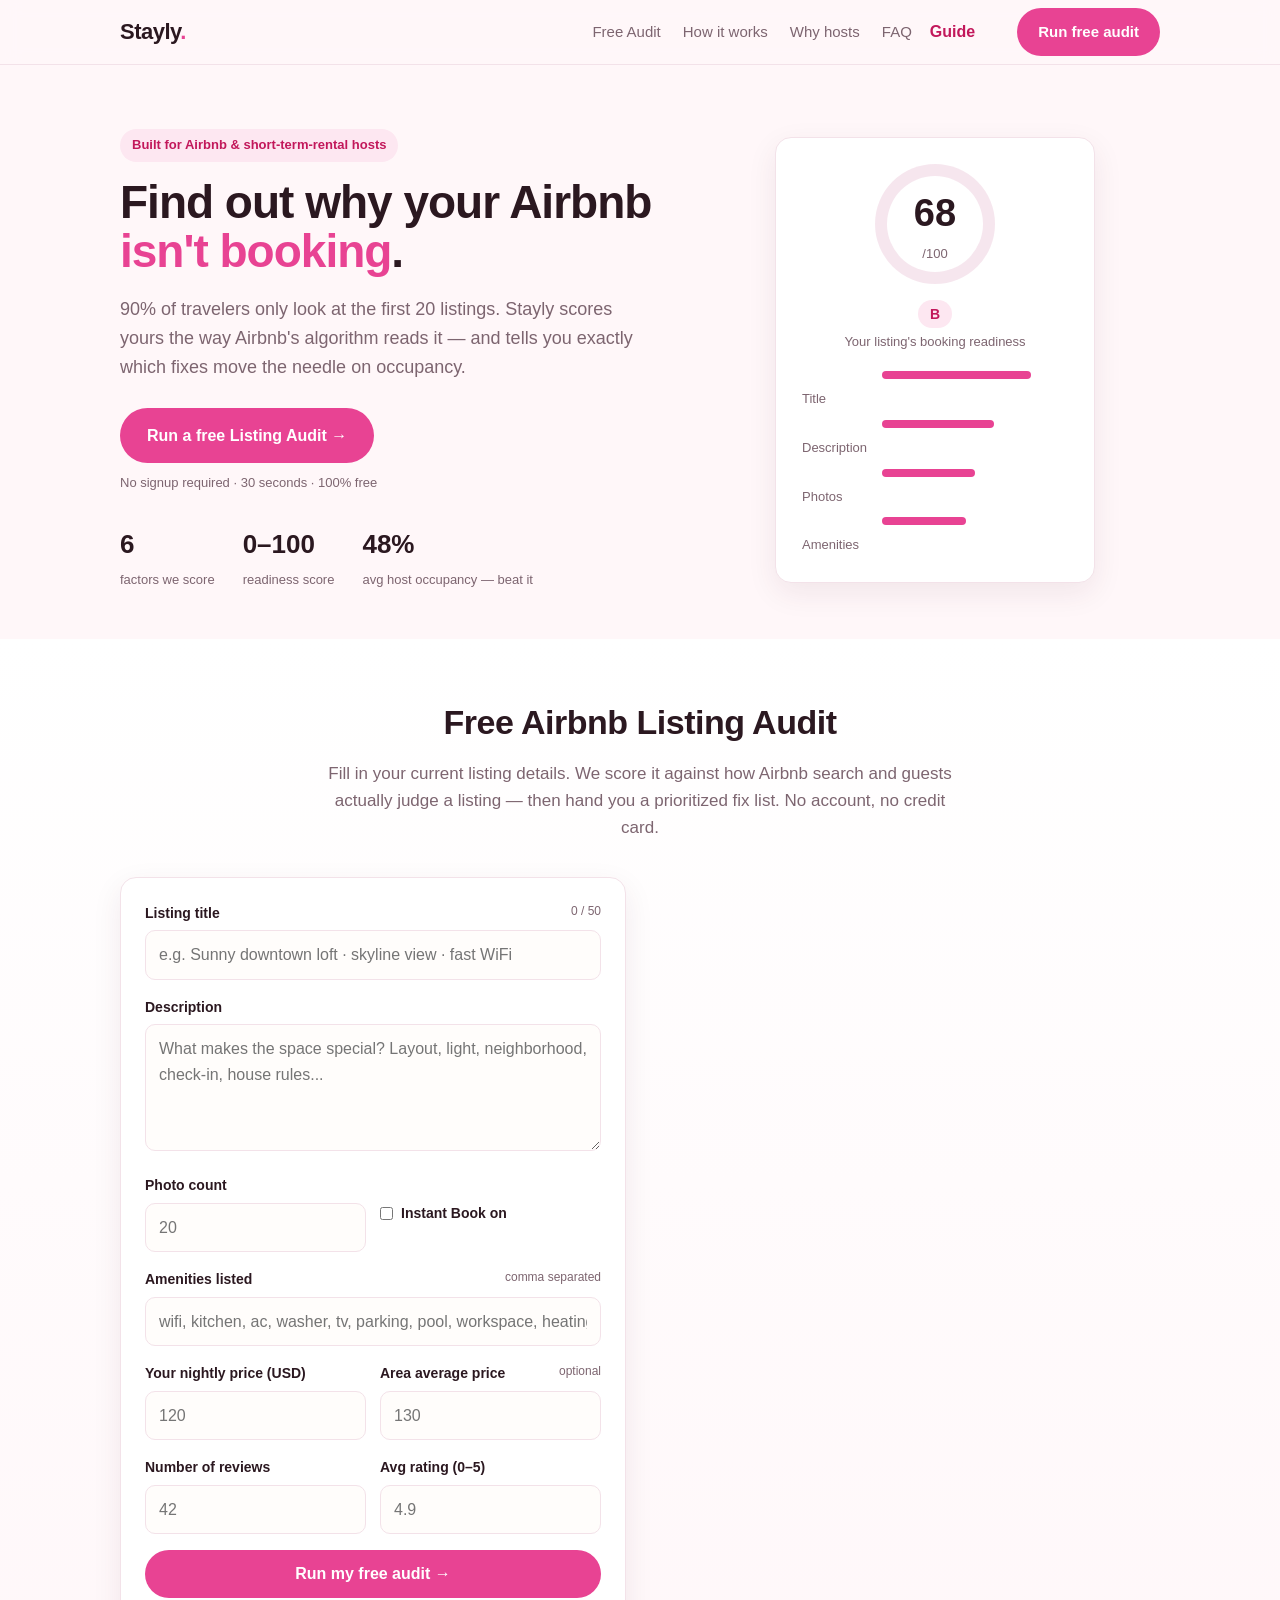
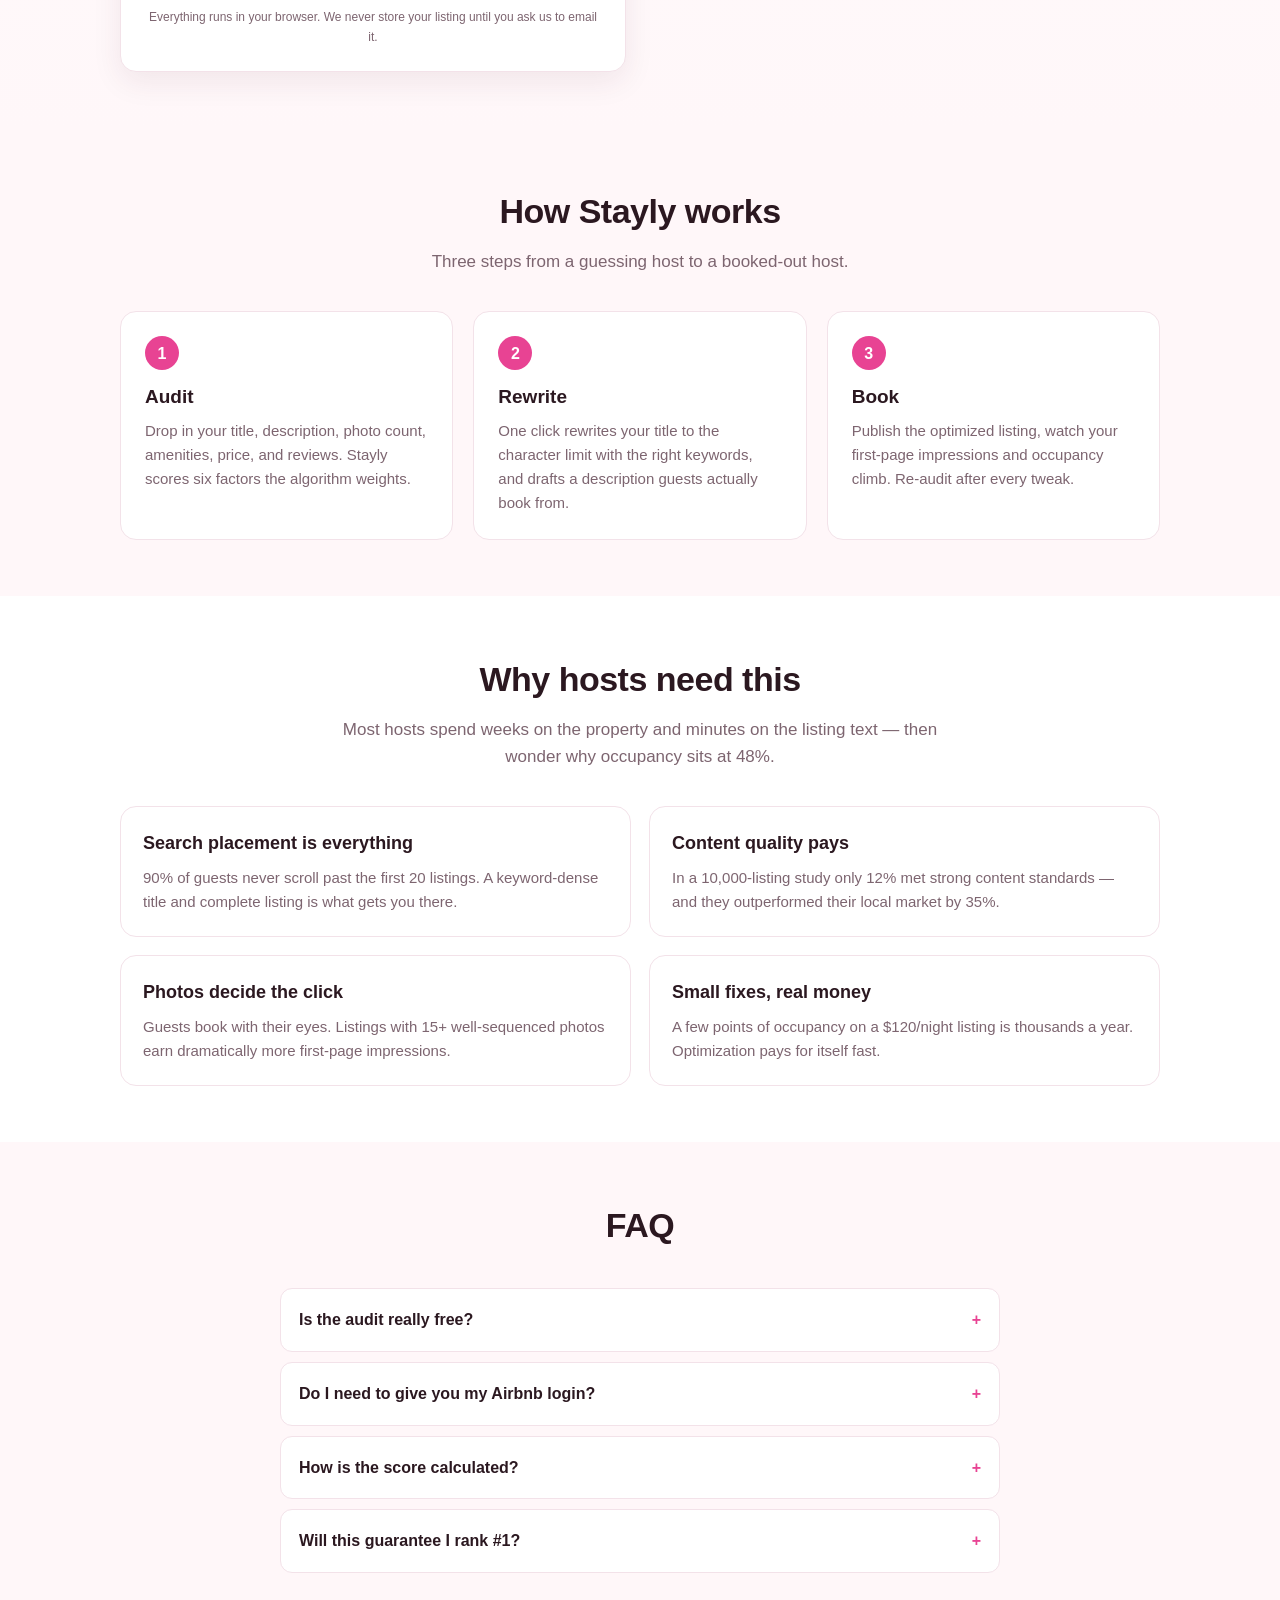
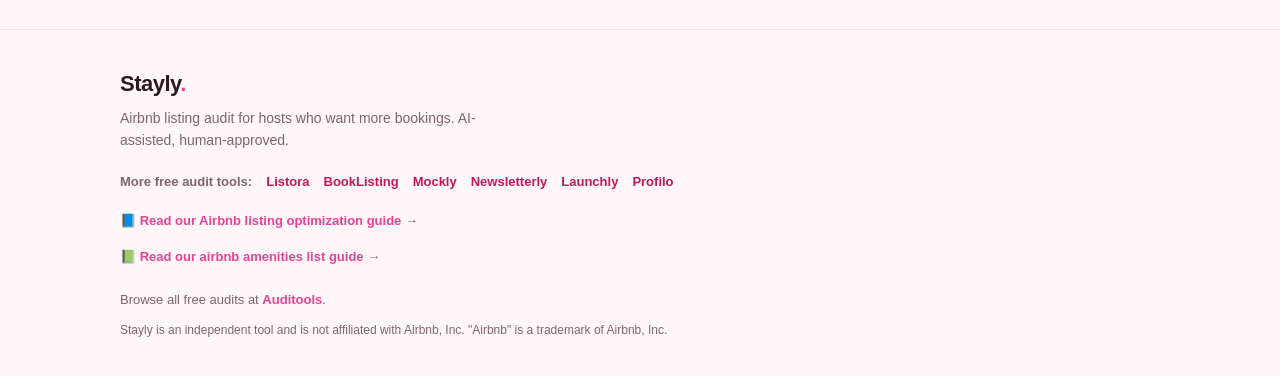
==== commit 7383830a: "SEO: add Guide nav link (internal link equity to blog hub)" ====
--- a/index.html
+++ b/index.html
@@ -42,6 +42,7 @@
         <a href="#why">Why hosts</a>
         <a href="#faq">FAQ</a>
       </nav>
+      <a href="./blog/" style="color:var(--brand-dk);font-weight:600;margin-right:16px;align-self:center;">Guide</a>
       <a class="btn btn-primary nav-cta" href="#audit">Run free audit</a>
     </div>
   </header>
